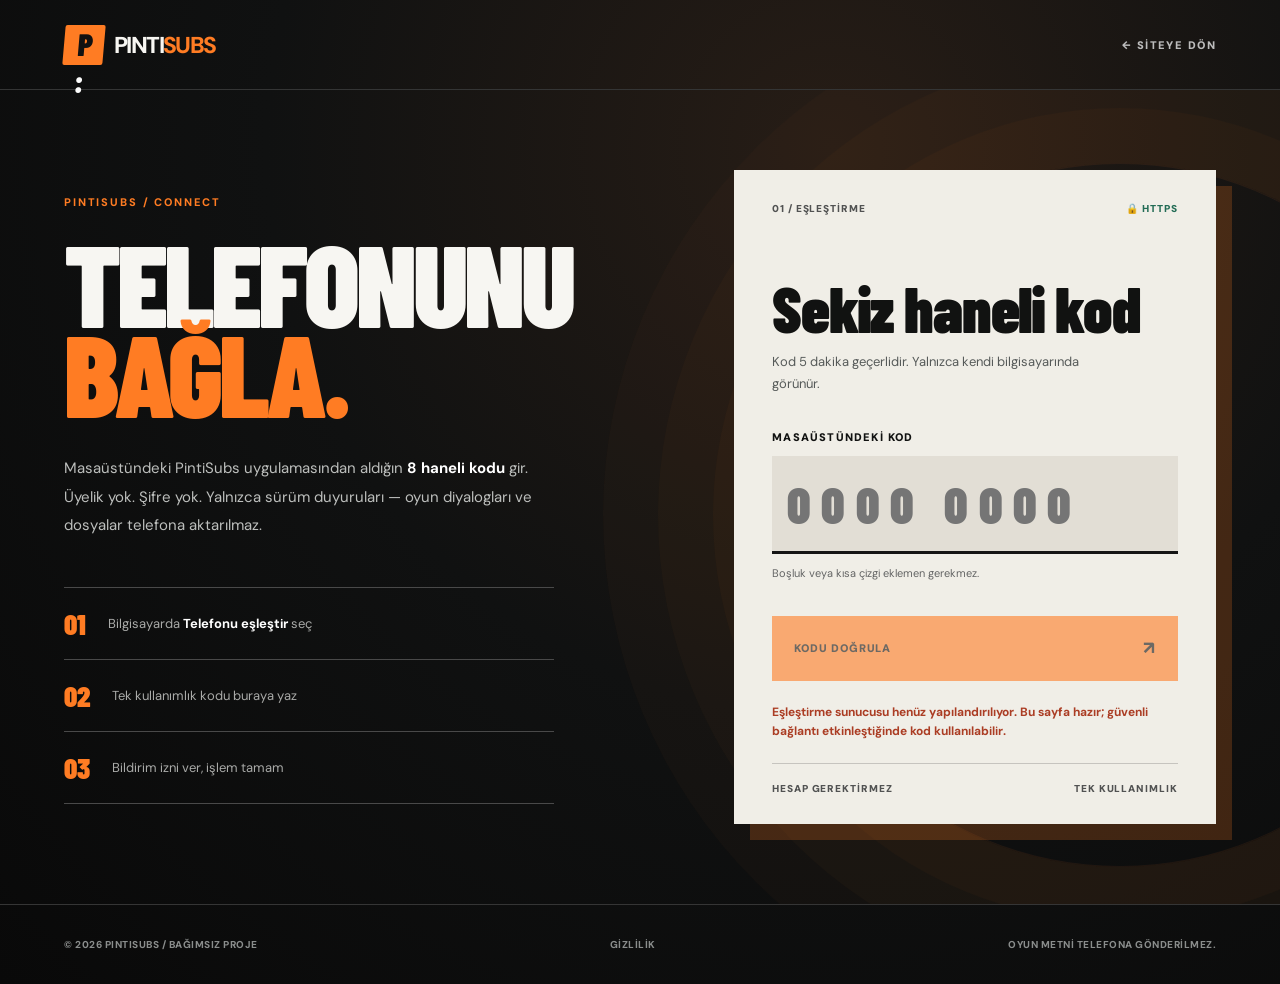
==== eslestir/index.html @ 465f1686 "feat(web): bold PintiSubs redesign, 8-digit GitHub Pages pairing UI, updated privacy and mobile layo" ====
<!doctype html><html lang="tr"><head><meta charset="utf-8"><meta name="viewport" content="width=device-width,initial-scale=1"><meta name="theme-color" content="#0b0b0a"><meta name="description" content="PintiSubs masaüstü uygulamasından aldığın 8 haneli kodla telefonunu eşleştir. Üyelik veya şifre gerekmez."><title>Telefonunu Eşleştir — PintiSubs</title><link rel="icon" href="../assets/mark.svg" type="image/svg+xml"><link rel="manifest" href="../site.webmanifest"><link rel="stylesheet" href="../assets/site.css"><link rel="stylesheet" href="pair.css"><script src="pair.js" defer></script></head>
<body class="pair-page"><header class="pair-header"><a class="wordmark" href="../" aria-label="PintiSubs ana sayfa"><span class="logo-glyph">P<span>:</span></span><span>PINTI<span>SUBS</span></span></a><a class="pair-back" href="../">← SİTEYE DÖN</a></header>
<main class="pair-main"><div class="pair-orbit" aria-hidden="true"></div><div class="pair-layout"><div class="pair-intro"><span class="section-index">PINTISUBS / CONNECT</span><h1>TELEFONUNU<br><em>BAĞLA.</em></h1><p>Masaüstündeki PintiSubs uygulamasından aldığın <b>8 haneli kodu</b> gir. Üyelik yok. Şifre yok. Yalnızca sürüm duyuruları — oyun diyalogları ve dosyalar telefona aktarılmaz.</p><div class="pair-steps"><div><strong>01</strong><span>Bilgisayarda <b>Telefonu eşleştir</b> seç</span></div><div><strong>02</strong><span>Tek kullanımlık kodu buraya yaz</span></div><div><strong>03</strong><span>Bildirim izni ver, işlem tamam</span></div></div></div>
<section class="pair-card" aria-labelledby="pair-title"><div class="pair-card-top"><span>01 / EŞLEŞTİRME</span><span class="secure-marker">🔒 HTTPS</span></div><h2 id="pair-title">Sekiz haneli kod</h2><p class="pair-card-note">Kod 5 dakika geçerlidir. Yalnızca kendi bilgisayarında görünür.</p><form id="pair-form"><label for="pair-code">MASAÜSTÜNDEKİ KOD</label><input type="text" id="pair-code" name="code" inputmode="numeric" pattern="[0-9]{8}" maxlength="8" autocomplete="one-time-code" placeholder="0000 0000" aria-describedby="pair-hint" required><small id="pair-hint">Boşluk veya kısa çizgi eklemen gerekmez.</small><button id="pair-submit" type="submit" class="cta pair-submit">KODU DOĞRULA <span aria-hidden="true">↗</span></button><p id="pair-status" role="status" aria-live="polite"></p></form><div class="pair-card-footer"><span>HESAP GEREKTİRMEZ</span><span>TEK KULLANIMLIK</span></div></section></div>
</main><footer class="pair-footer"><span>© 2026 PINTISUBS / BAĞIMSIZ PROJE</span><a href="../privacy.html">GİZLİLİK</a><span>OYUN METNİ TELEFONA GÖNDERİLMEZ.</span></footer></body></html>
---- assets/site.css ----
@import url('https://fonts.googleapis.com/css2?family=Barlow+Condensed:wght@500;600;700;800;900&family=DM+Sans:wght@400;500;600;700;800&display=swap');
:root{--ink:#0a0b0b;--dark:#101113;--soft:#1b1d1e;--line:#343638;--paper:#e9e7df;--muted:#969b9e;--orange:#ff7c23;--orange2:#ffa347;--white:#f7f6f2;--max:1500px}*{box-sizing:border-box}html{scroll-behavior:smooth}body{margin:0;background:var(--ink);color:var(--white);font-family:'DM Sans','Segoe UI',sans-serif;-webkit-font-smoothing:antialiased}::selection{background:var(--orange);color:var(--ink)}a{text-decoration:none;color:inherit}button{font:inherit}a:focus-visible,button:focus-visible,input:focus-visible{outline:3px solid #ffbb60;outline-offset:3px}[hidden]{display:none!important}.ticker{height:34px;background:var(--orange);color:#18110e;display:flex;align-items:center;gap:15px;padding:0 clamp(20px,5vw,75px);font-size:10px;font-weight:800;letter-spacing:.16em}.ticker-dot{width:7px;height:7px;background:#16110d;border-radius:50%}.ticker-right{margin-left:auto}.ticker-divider{opacity:.45}.masthead{height:82px;display:flex;align-items:center;justify-content:space-between;padding:0 clamp(20px,5vw,75px);border-bottom:1px solid #ffffff26;position:relative;z-index:20;background:#0a0b0be8}.wordmark{display:inline-flex;align-items:center;gap:10px;font-size:23px;font-weight:800;letter-spacing:-.07em}.wordmark>span:last-child>span{color:var(--orange)}.logo-glyph{width:40px;height:40px;display:inline-grid;place-items:center;font-family:'Barlow Condensed',sans-serif;font-size:31px;font-weight:900;letter-spacing:-.07em;background:var(--orange);color:#111;border-radius:2px;transform:skew(-5deg)}.logo-glyph span{color:#fcfcfc;margin-left:-6px}.nav{display:flex;align-items:center;gap:34px}.nav a{font-size:12px;font-weight:700;color:#d2d3d2;transition:color .2s}.nav a:hover{color:var(--orange)}.nav .nav-link-release{background:var(--orange);color:#0d0d0c;padding:15px 19px;border:1px solid var(--orange);text-transform:uppercase;letter-spacing:.02em}.nav .nav-link-release:hover{background:transparent;color:var(--orange)}.nav-link-release span{padding-left:14px}.menu-toggle{display:none;color:var(--white);background:none;border:1px solid #555;padding:8px 12px;font-size:22px}.mobile-nav{background:#111;position:absolute;z-index:19;right:0;left:0;top:116px;padding:20px 5vw;display:grid;gap:19px;box-shadow:0 20px 50px #0008}.mobile-nav a{font-size:17px;font-weight:700}.hero{min-height:785px;overflow:hidden;padding:34px clamp(20px,5vw,75px) 30px;background:radial-gradient(ellipse at 77% 40%,#312018 0%,#151514 34%,#090909 70%);position:relative}.hero-grid{position:absolute;inset:0;opacity:.13;background-image:linear-gradient(90deg,#e1dbd51b 1px,transparent 1px),linear-gradient(#e1dbd519 1px,transparent 1px);background-size:55px 55px;mask-image:linear-gradient(to right,transparent,#000 40%,#000)}.hero-topline,.hero-bottom{display:flex;justify-content:space-between;position:relative;z-index:2;letter-spacing:.16em;font-size:10px;font-weight:700;color:#9fa09d}.hero-status{display:flex;align-items:center;gap:10px}.hero-status i{width:7px;height:7px;border-radius:50%;background:var(--orange);box-shadow:0 0 15px #f60}.hero-copy{position:relative;z-index:3;max-width:720px;padding-top:88px}.kicker,.section-index{color:var(--orange);letter-spacing:.17em;font-size:11px;font-weight:800}.slash{color:#fff;margin-right:9px}.hero h1,h2,.quest-art strong{font-family:'Barlow Condensed',Impact,'Arial Narrow',sans-serif;letter-spacing:-.025em;font-weight:900;line-height:.77}.hero h1{font-size:clamp(105px,11.8vw,192px);margin:28px 0 31px}.hero h1 em,.section h2 em{font-style:normal;color:var(--orange)}.text-outline{color:transparent;-webkit-text-stroke:2px #e7e5de}.dot{color:var(--white)}.hero-desc{max-width:490px;font-size:16px;line-height:1.85;color:#c3c5c5;margin:0 0 26px}.hero-actions{display:flex;gap:10px;flex-wrap:wrap}.cta{display:inline-flex;align-items:center;justify-content:space-between;gap:44px;min-width:220px;padding:17px 22px;font-size:11px;font-weight:900;letter-spacing:.075em;transition:transform .2s,background .2s}.cta:hover{transform:translateY(-3px)}.main-cta{background:var(--orange);color:#13100e}.main-cta:hover{background:var(--orange2)}.secondary-cta{border:1px solid #575858;color:var(--white);background:#111a}.secondary-cta:hover{background:#2b2b2b}.cta span{font-size:18px}.preview-note{color:#818380;font-size:10px;margin-top:15px;line-height:1.5}.hero-device{position:absolute;z-index:2;right:clamp(20px,5vw,75px);width:min(49%,660px);top:205px;transform:rotate(-2deg)}.device-outer{background:#111417;border:1px solid #4b4f4d;box-shadow:0 50px 100px #000a,0 0 60px #a34f2415;padding:8px}.device-header,.device-footer{display:flex;align-items:center;justify-content:space-between;gap:12px;padding:15px 17px;font-size:10px;color:#bfc5c7;letter-spacing:.12em;font-weight:700}.device-led{background:var(--orange);width:7px;height:7px;border-radius:50%;margin-right:8px;box-shadow:0 0 12px var(--orange)}.device-header>span:nth-child(2){margin-right:auto}.device-scene{height:355px;position:relative;overflow:hidden;background:radial-gradient(ellipse at 50% 70%,#6d4d36 0%,#283337 34%,#1c2326 68%,#12171b 95%)}.scene-grain{position:absolute;inset:-30%;opacity:.16;background:repeating-linear-gradient(134deg,transparent,transparent 18px,#fff3 19px,transparent 20px)}.scene-horizon{position:absolute;bottom:8%;width:120%;left:-10%;height:100px;border-radius:50% 50% 0 0;background:linear-gradient(140deg,#0c1519,#33231d);box-shadow:0 -30px 100px #ba653b43}.scene-crosshair{position:absolute;left:50%;top:25%;font-size:23px;font-weight:200;color:#c6c6c6;opacity:.4}.scene-caption{position:absolute;left:6%;right:6%;display:flex;align-items:center;justify-content:space-between;gap:12px;border:1px solid #ffffff35;padding:12px 15px;backdrop-filter:blur(9px)}.scene-caption span{font-size:9px;font-weight:800;letter-spacing:.1em;white-space:nowrap}.scene-caption p{margin:0;font-size:clamp(10px,1.05vw,15px);font-weight:800;text-align:right}.scene-caption.original{bottom:123px;background:#1119;color:#ccc}.scene-caption.translated{bottom:58px;background:#0a0d0de9;border-color:var(--orange);color:#fff}.scene-caption.translated span{color:var(--orange)}.scene-objective{position:absolute;left:6%;top:25px;display:flex;gap:9px;align-items:center;font-size:11px;font-weight:900;letter-spacing:.03em}.objective-check{width:9px;height:9px;border:2px solid var(--orange);transform:rotate(45deg)}.scene-phone{position:absolute;top:62px;right:6%;display:flex;gap:9px;align-items:center;background:#f0ede5;color:#121417;padding:12px;border-radius:4px;max-width:62%;box-shadow:0 8px 25px #0005}.phone-avatar{width:31px;height:31px;display:grid;place-items:center;border-radius:50%;background:#47413e;color:white;font-weight:800}.scene-phone b{font-size:11px}.scene-phone p{font-size:10px;line-height:1.35;margin:4px 0 0}.device-footer i{display:inline-block;width:6px;height:6px;border-radius:50%;background:#55c78c;margin-right:5px}.device-behind{position:absolute;z-index:-1;right:-36px;bottom:-80px;font:900 clamp(80px,10vw,155px)/.77 'Barlow Condensed';letter-spacing:-.08em;color:#a14f2836}.hero-bottom{margin-top:96px}.scroll-cue b{font-size:20px;color:var(--orange);margin-left:11px}.strip{display:grid;grid-template-columns:repeat(4,1fr);background:var(--orange);color:#14110e;padding:30px clamp(20px,5vw,75px);gap:10px}.strip>div{display:flex;flex-direction:column;gap:8px;border-right:1px solid #1117;padding:6px 25px}.strip>div:first-child{padding-left:0}.strip>div:last-child{border:0}.strip strong{font:900 53px/.8 'Barlow Condensed'}.strip span{font-size:10px;font-weight:800;letter-spacing:.09em}.section{padding:110px clamp(20px,5vw,75px)}.section-heading{display:flex;align-items:end;justify-content:space-between;gap:55px;margin-bottom:48px}.section h2{font-size:clamp(70px,7vw,116px);margin:21px 0 0}.section-heading>p{max-width:350px;font-size:14px;line-height:1.85;color:#a7a8a7;margin:0 0 5px}.features{background:#111214}.feature-grid{display:grid;grid-template-columns:1.14fr .93fr .93fr;gap:12px}.feature{border:1px solid #424247;min-height:460px;display:flex;flex-direction:column;padding:23px;overflow:hidden;background:#18191b}.feature-no{font-size:10px;font-weight:800;letter-spacing:.16em;color:#a7a7a6}.feature-art{flex:1;display:flex;justify-content:center;flex-direction:column;min-height:240px}.dialogue-art{padding:18px 0}.art-orig,.art-tr{font-family:'Barlow Condensed';font-weight:800;line-height:.95;letter-spacing:-.02em;margin:0}.art-orig{font-size:clamp(25px,2.8vw,50px);color:#85898e}.art-tr{font-size:clamp(34px,3.7vw,64px);color:#fff;margin-top:18px}.art-sub{display:block;font-size:10px;color:var(--orange);font-weight:700;letter-spacing:.15em;margin-top:24px}.f-orange{background:var(--orange);color:#15100c;border-color:var(--orange)}.f-orange .feature-no{color:#452411}.quest-art{gap:30px}.quest-art>span{font-weight:900;font-size:11px;letter-spacing:.08em}.quest-art strong{font-size:clamp(47px,5vw,90px)}.quest-art>span:last-child{border-top:1px solid #3a250f66;padding-top:17px}.f-black{background:#1d1d1d}.phone-art>div{background:#eee9de;color:#151313;border-radius:13px;padding:19px;transform:rotate(-4deg);box-shadow:8px 13px 0 #ff7c2322}.phone-art b{font-size:23px}.phone-art span{float:right;color:#28a6cb}.phone-art p{font-size:16px;line-height:1.45}.feature-foot h3{font:900 43px/.9 'Barlow Condensed';margin:0 0 11px}.feature-foot p{font-size:12px;color:#aaaead;margin:0;line-height:1.7}.f-orange .feature-foot p{color:#3b2b22}.how{background:#eae8e0;color:#0f1212}.how .section-index{color:#bd5016}.how .section-heading>p{color:#505456}.how h2 em{color:#e26924}.steps{display:grid;grid-template-columns:repeat(3,1fr);border-top:2px solid #0f1212;border-bottom:2px solid #0f1212}.steps article{padding:30px 35px 52px;border-right:1px solid #7a7b78}.steps article:first-child{padding-left:0}.steps article:last-child{border:0}.step-number{font:900 85px/.85 'Barlow Condensed';color:#e26924;display:flex;justify-content:space-between}.step-number span{font:400 40px/.8 'DM Sans';color:#1a1b1d}.steps h3{font:900 47px/1 'Barlow Condensed';margin:36px 0 15px}.steps p{font-size:13px;line-height:1.8;color:#505555;max-width:285px}.engine{background:#111214}.engine-inner{display:grid;grid-template-columns:.8fr 1.2fr;gap:7vw;align-items:center}.engine-copy>p{max-width:400px;font-size:14px;line-height:1.9;color:#aeb0b0}.text-link{color:var(--orange);font-weight:900;letter-spacing:.1em;font-size:12px;border-bottom:1px solid var(--orange);padding:10px 0;display:inline-block}.text-link span{padding-left:28px}.engine-tiles{display:grid;grid-template-columns:repeat(2,1fr);gap:9px}.engine-tiles>div{background:#212325;padding:23px;min-height:195px;display:flex;flex-direction:column;gap:12px}.engine-tiles strong{font-size:13px;letter-spacing:.02em}.engine-tiles small{color:#adb1b3;line-height:1.7;max-width:240px}.tile-icon{font-size:38px;color:var(--orange);font-weight:800}.engine-tiles .tile-accent{background:var(--orange);color:#1a120c;font:900 52px/.9 'Barlow Condensed';justify-content:center;letter-spacing:-.02em}.tile-accent span{color:#fff}.pairing{background:#171918}.pairing-inner{border-top:1px solid #67615c;padding-top:36px}.pairing-text{display:flex;justify-content:space-between;align-items:center;gap:50px}.pairing-text h2{margin:36px 0 25px}.pairing-text p{font-size:14px;line-height:1.9;color:#a9adac;max-width:480px}.pair-cta{margin-top:24px;background:var(--orange);color:#15110e}.pairing-digits{display:grid;grid-template-columns:repeat(4,58px) 20px repeat(4,58px);gap:7px;align-items:center}.pairing-digits>span{background:#272a2a;color:var(--white);font:900 65px 'Barlow Condensed';text-align:center;padding:18px 4px;border-bottom:3px solid var(--orange)}.pairing-digits>i{width:12px;height:3px;background:var(--orange)}.pairing-digits>small{grid-column:1/-1;text-align:center;margin-top:17px;font-size:10px;font-weight:800;letter-spacing:.14em;color:#bbb}.download{background:var(--orange);color:#13100e}.download .section-index{color:#503018}.download-row{display:flex;justify-content:space-between;gap:60px;align-items:center}.download h2{font-size:clamp(90px,12vw,180px)}.download h2 em{color:var(--white)}.download p{font-size:14px;line-height:1.9;max-width:490px}.download-ring{flex:none;width:260px;height:260px;border:2px solid #17120e;border-radius:50%;display:flex;align-items:center;justify-content:center;gap:18px;padding:25px;transform:rotate(10deg);transition:transform .3s,background .3s}.download-ring:hover{background:#111;color:var(--orange);transform:rotate(0)}.download-ring span{font-size:15px;line-height:1.55;font-weight:900}.download-ring strong{font-size:37px;align-self:flex-start}.footer{padding:50px clamp(20px,5vw,75px) 26px;background:#0b0c0c}.footer-upper{display:flex;justify-content:space-between;align-items:center;margin-bottom:60px}.footer-upper p{font:900 48px 'Barlow Condensed';color:#555;margin:0}.footer-lower{display:flex;justify-content:space-between;gap:20px;flex-wrap:wrap;border-top:1px solid #3b3f3f;padding-top:24px;color:#96999a;font-size:10px;font-weight:700;letter-spacing:.04em}.footer-lower nav{display:flex;gap:20px}.footer a:hover{color:var(--orange)}.reveal{opacity:0;transform:translateY(24px);transition:opacity .6s,transform .6s}.reveal-visible{opacity:1;transform:none}
@media(max-width:1150px){.hero-device{width:48%;top:265px}.hero-copy{max-width:60%}.hero h1{font-size:clamp(91px,10.5vw,140px)}.scene-phone{max-width:77%}.pairing-digits{grid-template-columns:repeat(4,38px) 10px repeat(4,38px)}.pairing-digits>span{font-size:45px}.nav{gap:19px}.feature-grid{grid-template-columns:repeat(3,minmax(0,1fr))}.quest-art strong{font-size:clamp(43px,4vw,70px)}}
@media(max-width:850px){.nav{display:none}.menu-toggle{display:block}.ticker-right{display:none}.hero{min-height:0}.hero-topline{font-size:9px}.hero-copy{padding-top:80px;max-width:none}.hero h1{font-size:clamp(104px,19vw,155px)}.hero-device{position:relative;width:94%;margin:65px auto 15px;top:auto;right:auto;transform:rotate(-1deg)}.hero-bottom{margin-top:35px}.strip{grid-template-columns:repeat(2,1fr)}.strip>div:nth-child(2){border:0}.section-heading{display:block}.section-heading>p{margin:25px 0 0}.feature-grid{grid-template-columns:1fr 1fr}.feature.f-large{grid-column:1/-1}.feature{min-height:390px}.engine-inner{grid-template-columns:1fr}.pairing-text{flex-direction:column;align-items:flex-start}.download h2{font-size:clamp(90px,16vw,150px)}.download-ring{width:200px;height:200px}}
@media(max-width:550px){.ticker{height:30px;font-size:8px}.masthead{height:70px}.mobile-nav{top:100px}.wordmark{font-size:21px}.hero{padding-top:27px}.hero-serial{display:none}.hero-copy{padding-top:45px}.hero h1{font-size:clamp(80px,20vw,115px)}.hero-desc{font-size:14px}.cta{min-width:0;width:100%}.hero-device{width:99%;margin:50px auto 12px}.device-scene{height:290px}.scene-caption{left:3%;right:3%;padding:9px}.scene-caption span{font-size:7px}.scene-caption p{font-size:10px}.scene-phone{top:56px}.scene-phone p{font-size:9px}.scene-caption.original{bottom:106px}.scene-caption.translated{bottom:40px}.scene-objective{font-size:10px}.hero-bottom span:last-child{display:none}.strip strong{font-size:44px}.strip>div{padding:9px}.strip span{font-size:8px}.section{padding:75px 20px}.section h2{font-size:clamp(69px,13vw,90px)}.feature-grid{grid-template-columns:1fr}.feature.f-large{grid-column:auto}.feature{min-height:350px}.feature-art{min-height:200px}.art-orig{font-size:34px}.art-tr{font-size:45px}.quest-art strong{font-size:65px}.steps{grid-template-columns:1fr}.steps article{border-right:0;border-bottom:1px solid #999;padding:25px 0 30px}.steps article:last-child{border-bottom:0}.steps h3{margin:13px 0}.steps p{margin:0}.engine-tiles{grid-template-columns:1fr 1fr}.engine-tiles>div{padding:15px;min-height:170px}.engine-tiles .tile-accent{font-size:39px}.pairing-digits{grid-template-columns:repeat(4,31px) 8px repeat(4,31px);gap:5px;width:100%;justify-content:center}.pairing-digits>span{font-size:36px;padding:15px 0}.download-row{display:block}.download-ring{margin-top:40px}.footer-upper{display:block}.footer-upper p{font-size:30px;margin-top:19px}.footer-lower{flex-direction:column}}
@media(prefers-reduced-motion:reduce){html{scroll-behavior:auto}.reveal{opacity:1;transform:none;transition:none}.download-ring,.cta{transition:none}}
@media(max-width:550px){.device-behind{display:none}.pairing-digits{max-width:100%}.hero-device{max-width:100%}}
@media(max-width:550px){.features .section-heading h2{font-size:52px;letter-spacing:-.04em}}
---- eslestir/pair.css ----
.pair-page{min-height:100vh;background:radial-gradient(ellipse at 65% 15%,#271d16 0%,#101111 48%,#090909 100%)}.pair-header{height:90px;display:flex;align-items:center;justify-content:space-between;border-bottom:1px solid #343535;padding:0 clamp(20px,5vw,75px)}.pair-back{font-size:11px;font-weight:900;letter-spacing:.13em;color:#bcbcbc}.pair-back:hover{color:var(--orange)}.pair-main{min-height:calc(100vh - 180px);position:relative;overflow:hidden;display:grid;align-items:center;padding:80px clamp(20px,5vw,75px)}.pair-orbit{position:absolute;right:-15%;top:9%;width:55vw;height:55vw;border:1px solid #ff803114;border-radius:50%;box-shadow:0 0 0 55px #ff803008,0 0 0 110px #ff803007,0 0 0 165px #ff803006;pointer-events:none}.pair-layout{position:relative;display:grid;grid-template-columns:1fr .85fr;gap:8vw;align-items:center}.pair-intro h1{font:900 clamp(88px,9vw,150px)/.78 'Barlow Condensed',Impact,sans-serif;letter-spacing:-.035em;margin:27px 0 36px}.pair-intro h1 em{font-style:normal;color:var(--orange)}.pair-intro>p{max-width:490px;color:#bdbfbd;font-size:15px;line-height:1.9}.pair-intro>p b{color:#fff}.pair-steps{border-top:1px solid #494949;max-width:490px;margin-top:47px}.pair-steps div{display:flex;align-items:center;gap:22px;padding:18px 0;border-bottom:1px solid #494949;font-size:13px;color:#a9aaa8}.pair-steps strong{font:900 29px 'Barlow Condensed';color:var(--orange)}.pair-steps b{color:#fff}.pair-card{background:#f0eee7;color:#111211;padding:32px clamp(24px,3vw,54px) 29px;box-shadow:16px 16px 0 #ff7c2336;max-width:540px;width:100%}.pair-card-top,.pair-card-footer{display:flex;justify-content:space-between;gap:15px;font-size:10px;font-weight:900;letter-spacing:.09em;color:#515252}.secure-marker{color:#236c55}.pair-card h2{font:900 clamp(50px,5vw,78px)/.9 'Barlow Condensed';letter-spacing:-.02em;margin:64px 0 14px}.pair-card-note{font-size:13px;line-height:1.7;color:#565a59;max-width:345px}.pair-card form{display:flex;flex-direction:column;margin-top:35px}.pair-card label{font-size:11px;letter-spacing:.11em;font-weight:900}.pair-card input{border:0;border-bottom:3px solid #151515;background:#e2ded5;padding:17px 15px;font:900 clamp(35px,4vw,57px) 'Barlow Condensed';letter-spacing:.2em;color:#111;width:100%;margin:12px 0}.pair-card input:focus{outline:2px solid #db7025;outline-offset:2px}.pair-card form small{color:#646565;font-size:11px}.pair-submit{border:0;background:var(--orange);cursor:pointer;margin-top:36px;color:#15110e;justify-content:space-between;width:100%;min-height:65px}.pair-submit:disabled{opacity:.6;cursor:progress}#pair-status{font-size:12px;line-height:1.6;min-height:36px;color:#494949;margin-top:22px}#pair-status.ok{color:#16764b;font-weight:700}#pair-status.error{color:#ab3d24;font-weight:700}.pair-card-footer{border-top:1px solid #c6c4bf;padding-top:18px;margin-top:10px}.pair-footer{height:80px;display:flex;justify-content:space-between;align-items:center;gap:15px;padding:0 clamp(20px,5vw,75px);border-top:1px solid #353535;font-size:10px;font-weight:800;letter-spacing:.05em;color:#8a8d8c}.pair-footer a:hover{color:var(--orange)}@media(max-width:900px){.pair-layout{grid-template-columns:1fr}.pair-card{max-width:620px}.pair-main{padding-top:58px;padding-bottom:75px}.pair-intro h1{font-size:clamp(83px,13vw,135px)}.pair-orbit{right:-30%;width:95vw;height:95vw}}@media(max-width:540px){.pair-header{height:75px}.pair-intro h1{font-size:clamp(77px,16vw,112px)}.pair-card{padding:27px 22px;box-shadow:8px 8px 0 #ff7c2340}.pair-card h2{margin-top:40px}.pair-footer{height:auto;padding-top:27px;padding-bottom:27px;flex-direction:column;align-items:flex-start}}
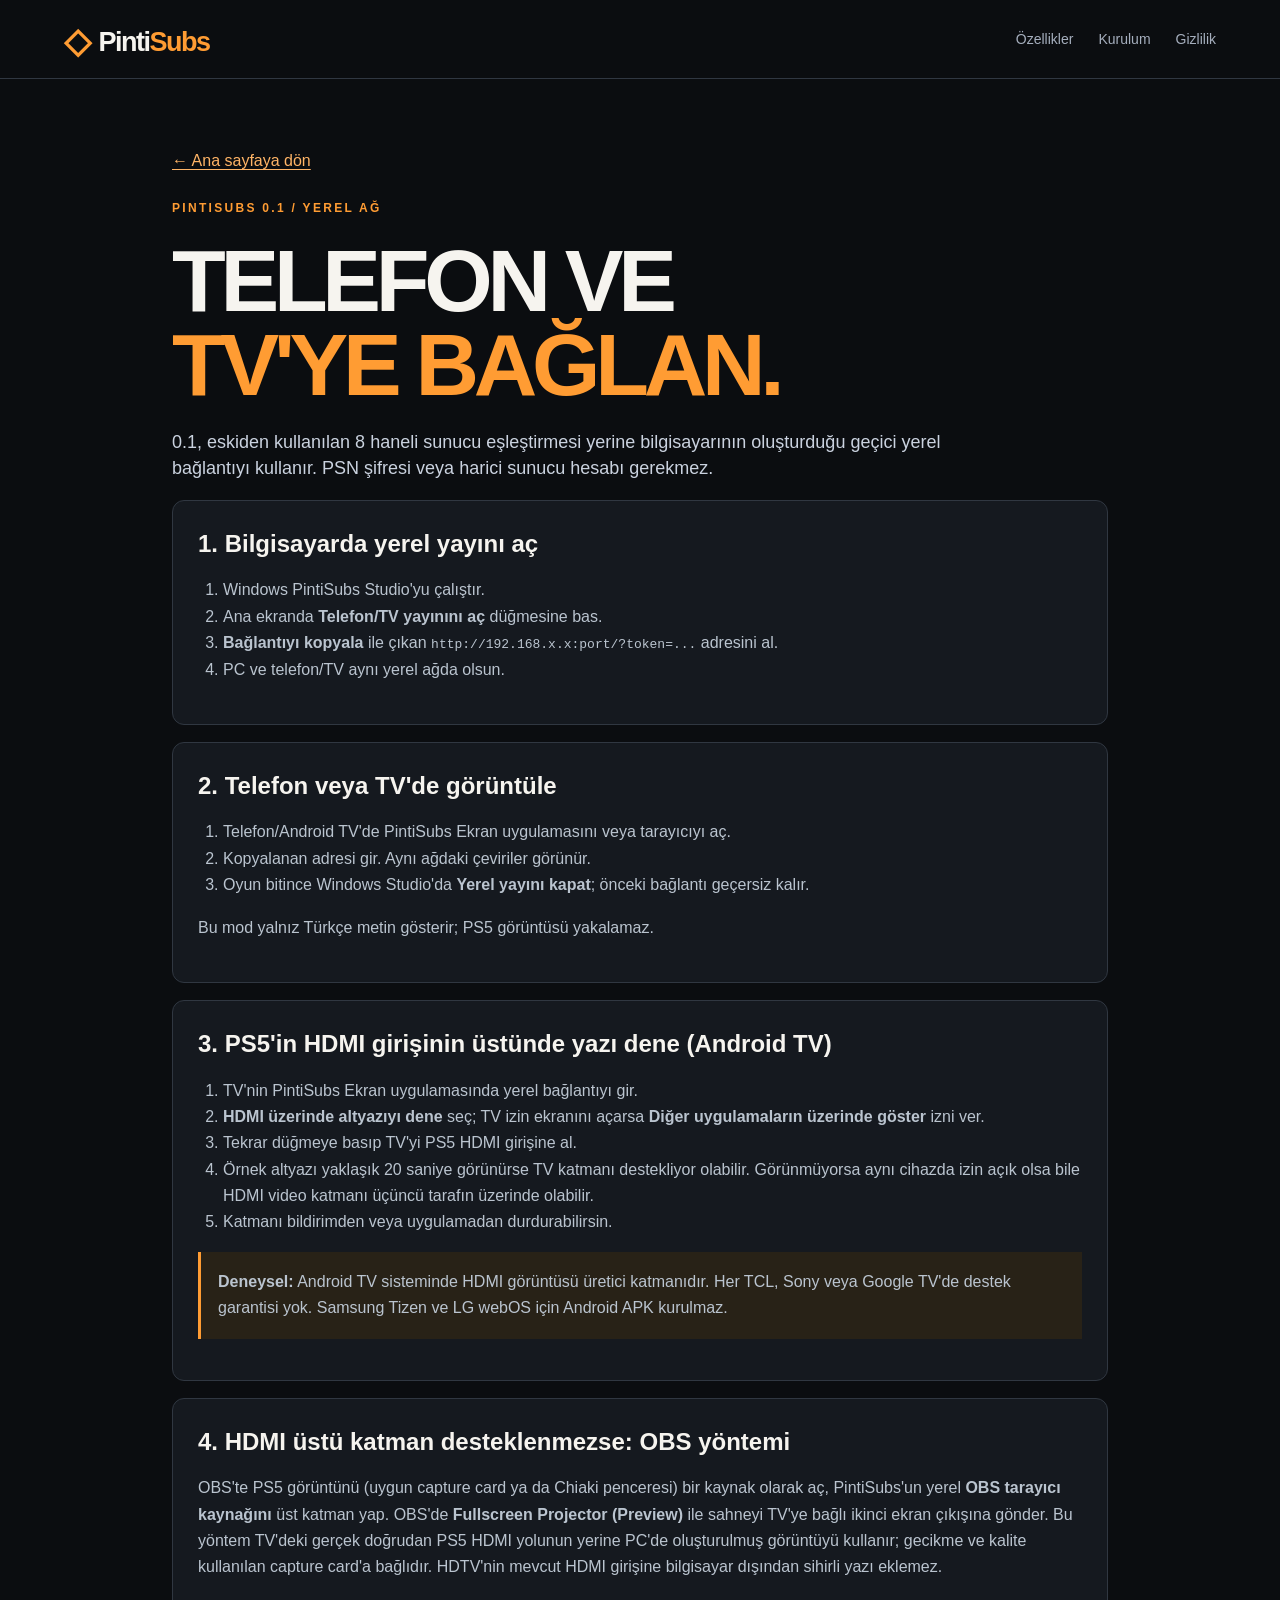
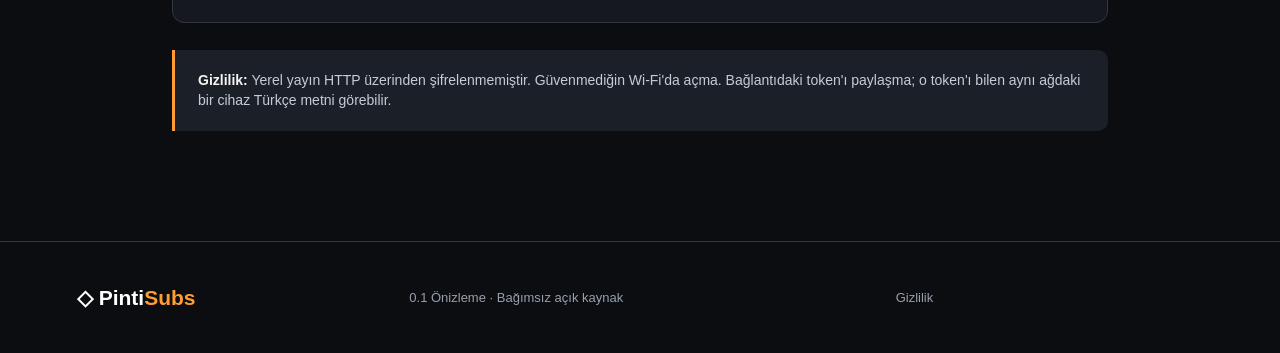
==== commit deb210b2: "site(0.1): replace obsolete 8-digit pairing with LAN/TV/HDMI/OBS setup guide" ====
--- a/eslestir/index.html
+++ b/eslestir/index.html
@@ -1,5 +1,6 @@
-<!doctype html><html lang="tr"><head><meta charset="utf-8"><meta name="viewport" content="width=device-width,initial-scale=1"><meta name="theme-color" content="#0b0b0a"><meta name="description" content="PintiSubs masaüstü uygulamasından aldığın 8 haneli kodla telefonunu eşleştir. Üyelik veya şifre gerekmez."><title>Telefonunu Eşleştir — PintiSubs</title><link rel="icon" href="../assets/mark.svg" type="image/svg+xml"><link rel="manifest" href="../site.webmanifest"><link rel="stylesheet" href="../assets/site.css"><link rel="stylesheet" href="pair.css"><script src="pair.js" defer></script></head>
-<body class="pair-page"><header class="pair-header"><a class="wordmark" href="../" aria-label="PintiSubs ana sayfa"><span class="logo-glyph">P<span>:</span></span><span>PINTI<span>SUBS</span></span></a><a class="pair-back" href="../">← SİTEYE DÖN</a></header>
-<main class="pair-main"><div class="pair-orbit" aria-hidden="true"></div><div class="pair-layout"><div class="pair-intro"><span class="section-index">PINTISUBS / CONNECT</span><h1>TELEFONUNU<br><em>BAĞLA.</em></h1><p>Masaüstündeki PintiSubs uygulamasından aldığın <b>8 haneli kodu</b> gir. Üyelik yok. Şifre yok. Yalnızca sürüm duyuruları — oyun diyalogları ve dosyalar telefona aktarılmaz.</p><div class="pair-steps"><div><strong>01</strong><span>Bilgisayarda <b>Telefonu eşleştir</b> seç</span></div><div><strong>02</strong><span>Tek kullanımlık kodu buraya yaz</span></div><div><strong>03</strong><span>Bildirim izni ver, işlem tamam</span></div></div></div>
-<section class="pair-card" aria-labelledby="pair-title"><div class="pair-card-top"><span>01 / EŞLEŞTİRME</span><span class="secure-marker">🔒 HTTPS</span></div><h2 id="pair-title">Sekiz haneli kod</h2><p class="pair-card-note">Kod 5 dakika geçerlidir. Yalnızca kendi bilgisayarında görünür.</p><form id="pair-form"><label for="pair-code">MASAÜSTÜNDEKİ KOD</label><input type="text" id="pair-code" name="code" inputmode="numeric" pattern="[0-9]{8}" maxlength="8" autocomplete="one-time-code" placeholder="0000 0000" aria-describedby="pair-hint" required><small id="pair-hint">Boşluk veya kısa çizgi eklemen gerekmez.</small><button id="pair-submit" type="submit" class="cta pair-submit">KODU DOĞRULA <span aria-hidden="true">↗</span></button><p id="pair-status" role="status" aria-live="polite"></p></form><div class="pair-card-footer"><span>HESAP GEREKTİRMEZ</span><span>TEK KULLANIMLIK</span></div></section></div>
-</main><footer class="pair-footer"><span>© 2026 PINTISUBS / BAĞIMSIZ PROJE</span><a href="../privacy.html">GİZLİLİK</a><span>OYUN METNİ TELEFONA GÖNDERİLMEZ.</span></footer></body></html>+<!doctype html><html lang="tr"><head><meta charset="utf-8"><meta name="viewport" content="width=device-width,initial-scale=1"><meta name="theme-color" content="#0b0d10"><meta name="description" content="PintiSubs 0.1 Android TV, telefon ve OBS yerel bağlantı rehberi."><title>Telefon / TV Bağlantısı | PintiSubs 0.1</title><link rel="icon" href="../assets/mark.svg" type="image/svg+xml"><link rel="stylesheet" href="../assets/site.css"><style>.guide{max-width:980px;margin:auto;padding:70px 22px 110px}.guide h1{font-size:clamp(46px,9vw,88px);letter-spacing:-.06em;line-height:.95;margin:0 0 22px}.guide .lead{font-size:18px;color:#cad2df;max-width:770px}.guide article{border:1px solid var(--line);background:var(--panel);padding:25px;margin-top:17px;border-radius:12px}.guide article h2{font-size:24px;margin:0 0 14px}.guide article p,.guide li{color:#bac4cf;line-height:1.65}.guide ol{padding-left:25px}.guide kbd{border:1px solid #5e646b;padding:3px 7px;background:#2b3037;border-radius:5px}.guide .warning{border-left:3px solid #ff9c33;padding:17px;background:#282217}.guide a{color:#ffb466;text-decoration:underline;text-underline-offset:3px}.guide .back{display:inline-block;margin-bottom:27px}</style></head><body><header class="topbar"><a class="brand" href="../"><span class="glyph">◇</span>Pinti<span class="accent">Subs</span></a><nav><a href="../#ozellikler">Özellikler</a><a href="../#kurulum">Kurulum</a><a href="../privacy.html">Gizlilik</a></nav></header><main class="guide"><a class="back" href="../">← Ana sayfaya dön</a><p class="eyebrow">PINTISUBS 0.1 / YEREL AĞ</p><h1>TELEFON VE<br><em>TV'YE BAĞLAN.</em></h1><p class="lead">0.1, eskiden kullanılan 8 haneli sunucu eşleştirmesi yerine bilgisayarının oluşturduğu geçici yerel bağlantıyı kullanır. PSN şifresi veya harici sunucu hesabı gerekmez.</p>
+<article><h2>1. Bilgisayarda yerel yayını aç</h2><ol><li>Windows PintiSubs Studio'yu çalıştır.</li><li>Ana ekranda <strong>Telefon/TV yayınını aç</strong> düğmesine bas.</li><li><strong>Bağlantıyı kopyala</strong> ile çıkan <code>http://192.168.x.x:port/?token=...</code> adresini al.</li><li>PC ve telefon/TV aynı yerel ağda olsun.</li></ol></article>
+<article><h2>2. Telefon veya TV'de görüntüle</h2><ol><li>Telefon/Android TV'de PintiSubs Ekran uygulamasını veya tarayıcıyı aç.</li><li>Kopyalanan adresi gir. Aynı ağdaki çeviriler görünür.</li><li>Oyun bitince Windows Studio'da <strong>Yerel yayını kapat</strong>; önceki bağlantı geçersiz kalır.</li></ol><p>Bu mod yalnız Türkçe metin gösterir; PS5 görüntüsü yakalamaz.</p></article>
+<article><h2>3. PS5'in HDMI girişinin üstünde yazı dene (Android TV)</h2><ol><li>TV'nin PintiSubs Ekran uygulamasında yerel bağlantıyı gir.</li><li><strong>HDMI üzerinde altyazıyı dene</strong> seç; TV izin ekranını açarsa <strong>Diğer uygulamaların üzerinde göster</strong> izni ver.</li><li>Tekrar düğmeye basıp TV'yi PS5 HDMI girişine al.</li><li>Örnek altyazı yaklaşık 20 saniye görünürse TV katmanı destekliyor olabilir. Görünmüyorsa aynı cihazda izin açık olsa bile HDMI video katmanı üçüncü tarafın üzerinde olabilir.</li><li>Katmanı bildirimden veya uygulamadan durdurabilirsin.</li></ol><p class="warning"><strong>Deneysel:</strong> Android TV sisteminde HDMI görüntüsü üretici katmanıdır. Her TCL, Sony veya Google TV'de destek garantisi yok. Samsung Tizen ve LG webOS için Android APK kurulmaz.</p></article>
+<article><h2>4. HDMI üstü katman desteklenmezse: OBS yöntemi</h2><p>OBS'te PS5 görüntünü (uygun capture card ya da Chiaki penceresi) bir kaynak olarak aç, PintiSubs'un yerel <strong>OBS tarayıcı kaynağını</strong> üst katman yap. OBS'de <strong>Fullscreen Projector (Preview)</strong> ile sahneyi TV'ye bağlı ikinci ekran çıkışına gönder. Bu yöntem TV'deki gerçek doğrudan PS5 HDMI yolunun yerine PC'de oluşturulmuş görüntüyü kullanır; gecikme ve kalite kullanılan capture card'a bağlıdır. HDTV'nin mevcut HDMI girişine bilgisayar dışından sihirli yazı eklemez.</p></article>
+<p class="info"><strong>Gizlilik:</strong> Yerel yayın HTTP üzerinden şifrelenmemiştir. Güvenmediğin Wi-Fi'da açma. Bağlantıdaki token'ı paylaşma; o token'ı bilen aynı ağdaki bir cihaz Türkçe metni görebilir.</p></main><footer><div class="footer-brand">◇ Pinti<span>Subs</span></div><p>0.1 Önizleme · Bağımsız açık kaynak</p><div><a href="../privacy.html">Gizlilik</a></div></footer></body></html>
--- a/assets/site.css
+++ b/assets/site.css
@@ -1,8 +1,3 @@
-@import url('https://fonts.googleapis.com/css2?family=Barlow+Condensed:wght@500;600;700;800;900&family=DM+Sans:wght@400;500;600;700;800&display=swap');
-:root{--ink:#0a0b0b;--dark:#101113;--soft:#1b1d1e;--line:#343638;--paper:#e9e7df;--muted:#969b9e;--orange:#ff7c23;--orange2:#ffa347;--white:#f7f6f2;--max:1500px}*{box-sizing:border-box}html{scroll-behavior:smooth}body{margin:0;background:var(--ink);color:var(--white);font-family:'DM Sans','Segoe UI',sans-serif;-webkit-font-smoothing:antialiased}::selection{background:var(--orange);color:var(--ink)}a{text-decoration:none;color:inherit}button{font:inherit}a:focus-visible,button:focus-visible,input:focus-visible{outline:3px solid #ffbb60;outline-offset:3px}[hidden]{display:none!important}.ticker{height:34px;background:var(--orange);color:#18110e;display:flex;align-items:center;gap:15px;padding:0 clamp(20px,5vw,75px);font-size:10px;font-weight:800;letter-spacing:.16em}.ticker-dot{width:7px;height:7px;background:#16110d;border-radius:50%}.ticker-right{margin-left:auto}.ticker-divider{opacity:.45}.masthead{height:82px;display:flex;align-items:center;justify-content:space-between;padding:0 clamp(20px,5vw,75px);border-bottom:1px solid #ffffff26;position:relative;z-index:20;background:#0a0b0be8}.wordmark{display:inline-flex;align-items:center;gap:10px;font-size:23px;font-weight:800;letter-spacing:-.07em}.wordmark>span:last-child>span{color:var(--orange)}.logo-glyph{width:40px;height:40px;display:inline-grid;place-items:center;font-family:'Barlow Condensed',sans-serif;font-size:31px;font-weight:900;letter-spacing:-.07em;background:var(--orange);color:#111;border-radius:2px;transform:skew(-5deg)}.logo-glyph span{color:#fcfcfc;margin-left:-6px}.nav{display:flex;align-items:center;gap:34px}.nav a{font-size:12px;font-weight:700;color:#d2d3d2;transition:color .2s}.nav a:hover{color:var(--orange)}.nav .nav-link-release{background:var(--orange);color:#0d0d0c;padding:15px 19px;border:1px solid var(--orange);text-transform:uppercase;letter-spacing:.02em}.nav .nav-link-release:hover{background:transparent;color:var(--orange)}.nav-link-release span{padding-left:14px}.menu-toggle{display:none;color:var(--white);background:none;border:1px solid #555;padding:8px 12px;font-size:22px}.mobile-nav{background:#111;position:absolute;z-index:19;right:0;left:0;top:116px;padding:20px 5vw;display:grid;gap:19px;box-shadow:0 20px 50px #0008}.mobile-nav a{font-size:17px;font-weight:700}.hero{min-height:785px;overflow:hidden;padding:34px clamp(20px,5vw,75px) 30px;background:radial-gradient(ellipse at 77% 40%,#312018 0%,#151514 34%,#090909 70%);position:relative}.hero-grid{position:absolute;inset:0;opacity:.13;background-image:linear-gradient(90deg,#e1dbd51b 1px,transparent 1px),linear-gradient(#e1dbd519 1px,transparent 1px);background-size:55px 55px;mask-image:linear-gradient(to right,transparent,#000 40%,#000)}.hero-topline,.hero-bottom{display:flex;justify-content:space-between;position:relative;z-index:2;letter-spacing:.16em;font-size:10px;font-weight:700;color:#9fa09d}.hero-status{display:flex;align-items:center;gap:10px}.hero-status i{width:7px;height:7px;border-radius:50%;background:var(--orange);box-shadow:0 0 15px #f60}.hero-copy{position:relative;z-index:3;max-width:720px;padding-top:88px}.kicker,.section-index{color:var(--orange);letter-spacing:.17em;font-size:11px;font-weight:800}.slash{color:#fff;margin-right:9px}.hero h1,h2,.quest-art strong{font-family:'Barlow Condensed',Impact,'Arial Narrow',sans-serif;letter-spacing:-.025em;font-weight:900;line-height:.77}.hero h1{font-size:clamp(105px,11.8vw,192px);margin:28px 0 31px}.hero h1 em,.section h2 em{font-style:normal;color:var(--orange)}.text-outline{color:transparent;-webkit-text-stroke:2px #e7e5de}.dot{color:var(--white)}.hero-desc{max-width:490px;font-size:16px;line-height:1.85;color:#c3c5c5;margin:0 0 26px}.hero-actions{display:flex;gap:10px;flex-wrap:wrap}.cta{display:inline-flex;align-items:center;justify-content:space-between;gap:44px;min-width:220px;padding:17px 22px;font-size:11px;font-weight:900;letter-spacing:.075em;transition:transform .2s,background .2s}.cta:hover{transform:translateY(-3px)}.main-cta{background:var(--orange);color:#13100e}.main-cta:hover{background:var(--orange2)}.secondary-cta{border:1px solid #575858;color:var(--white);background:#111a}.secondary-cta:hover{background:#2b2b2b}.cta span{font-size:18px}.preview-note{color:#818380;font-size:10px;margin-top:15px;line-height:1.5}.hero-device{position:absolute;z-index:2;right:clamp(20px,5vw,75px);width:min(49%,660px);top:205px;transform:rotate(-2deg)}.device-outer{background:#111417;border:1px solid #4b4f4d;box-shadow:0 50px 100px #000a,0 0 60px #a34f2415;padding:8px}.device-header,.device-footer{display:flex;align-items:center;justify-content:space-between;gap:12px;padding:15px 17px;font-size:10px;color:#bfc5c7;letter-spacing:.12em;font-weight:700}.device-led{background:var(--orange);width:7px;height:7px;border-radius:50%;margin-right:8px;box-shadow:0 0 12px var(--orange)}.device-header>span:nth-child(2){margin-right:auto}.device-scene{height:355px;position:relative;overflow:hidden;background:radial-gradient(ellipse at 50% 70%,#6d4d36 0%,#283337 34%,#1c2326 68%,#12171b 95%)}.scene-grain{position:absolute;inset:-30%;opacity:.16;background:repeating-linear-gradient(134deg,transparent,transparent 18px,#fff3 19px,transparent 20px)}.scene-horizon{position:absolute;bottom:8%;width:120%;left:-10%;height:100px;border-radius:50% 50% 0 0;background:linear-gradient(140deg,#0c1519,#33231d);box-shadow:0 -30px 100px #ba653b43}.scene-crosshair{position:absolute;left:50%;top:25%;font-size:23px;font-weight:200;color:#c6c6c6;opacity:.4}.scene-caption{position:absolute;left:6%;right:6%;display:flex;align-items:center;justify-content:space-between;gap:12px;border:1px solid #ffffff35;padding:12px 15px;backdrop-filter:blur(9px)}.scene-caption span{font-size:9px;font-weight:800;letter-spacing:.1em;white-space:nowrap}.scene-caption p{margin:0;font-size:clamp(10px,1.05vw,15px);font-weight:800;text-align:right}.scene-caption.original{bottom:123px;background:#1119;color:#ccc}.scene-caption.translated{bottom:58px;background:#0a0d0de9;border-color:var(--orange);color:#fff}.scene-caption.translated span{color:var(--orange)}.scene-objective{position:absolute;left:6%;top:25px;display:flex;gap:9px;align-items:center;font-size:11px;font-weight:900;letter-spacing:.03em}.objective-check{width:9px;height:9px;border:2px solid var(--orange);transform:rotate(45deg)}.scene-phone{position:absolute;top:62px;right:6%;display:flex;gap:9px;align-items:center;background:#f0ede5;color:#121417;padding:12px;border-radius:4px;max-width:62%;box-shadow:0 8px 25px #0005}.phone-avatar{width:31px;height:31px;display:grid;place-items:center;border-radius:50%;background:#47413e;color:white;font-weight:800}.scene-phone b{font-size:11px}.scene-phone p{font-size:10px;line-height:1.35;margin:4px 0 0}.device-footer i{display:inline-block;width:6px;height:6px;border-radius:50%;background:#55c78c;margin-right:5px}.device-behind{position:absolute;z-index:-1;right:-36px;bottom:-80px;font:900 clamp(80px,10vw,155px)/.77 'Barlow Condensed';letter-spacing:-.08em;color:#a14f2836}.hero-bottom{margin-top:96px}.scroll-cue b{font-size:20px;color:var(--orange);margin-left:11px}.strip{display:grid;grid-template-columns:repeat(4,1fr);background:var(--orange);color:#14110e;padding:30px clamp(20px,5vw,75px);gap:10px}.strip>div{display:flex;flex-direction:column;gap:8px;border-right:1px solid #1117;padding:6px 25px}.strip>div:first-child{padding-left:0}.strip>div:last-child{border:0}.strip strong{font:900 53px/.8 'Barlow Condensed'}.strip span{font-size:10px;font-weight:800;letter-spacing:.09em}.section{padding:110px clamp(20px,5vw,75px)}.section-heading{display:flex;align-items:end;justify-content:space-between;gap:55px;margin-bottom:48px}.section h2{font-size:clamp(70px,7vw,116px);margin:21px 0 0}.section-heading>p{max-width:350px;font-size:14px;line-height:1.85;color:#a7a8a7;margin:0 0 5px}.features{background:#111214}.feature-grid{display:grid;grid-template-columns:1.14fr .93fr .93fr;gap:12px}.feature{border:1px solid #424247;min-height:460px;display:flex;flex-direction:column;padding:23px;overflow:hidden;background:#18191b}.feature-no{font-size:10px;font-weight:800;letter-spacing:.16em;color:#a7a7a6}.feature-art{flex:1;display:flex;justify-content:center;flex-direction:column;min-height:240px}.dialogue-art{padding:18px 0}.art-orig,.art-tr{font-family:'Barlow Condensed';font-weight:800;line-height:.95;letter-spacing:-.02em;margin:0}.art-orig{font-size:clamp(25px,2.8vw,50px);color:#85898e}.art-tr{font-size:clamp(34px,3.7vw,64px);color:#fff;margin-top:18px}.art-sub{display:block;font-size:10px;color:var(--orange);font-weight:700;letter-spacing:.15em;margin-top:24px}.f-orange{background:var(--orange);color:#15100c;border-color:var(--orange)}.f-orange .feature-no{color:#452411}.quest-art{gap:30px}.quest-art>span{font-weight:900;font-size:11px;letter-spacing:.08em}.quest-art strong{font-size:clamp(47px,5vw,90px)}.quest-art>span:last-child{border-top:1px solid #3a250f66;padding-top:17px}.f-black{background:#1d1d1d}.phone-art>div{background:#eee9de;color:#151313;border-radius:13px;padding:19px;transform:rotate(-4deg);box-shadow:8px 13px 0 #ff7c2322}.phone-art b{font-size:23px}.phone-art span{float:right;color:#28a6cb}.phone-art p{font-size:16px;line-height:1.45}.feature-foot h3{font:900 43px/.9 'Barlow Condensed';margin:0 0 11px}.feature-foot p{font-size:12px;color:#aaaead;margin:0;line-height:1.7}.f-orange .feature-foot p{color:#3b2b22}.how{background:#eae8e0;color:#0f1212}.how .section-index{color:#bd5016}.how .section-heading>p{color:#505456}.how h2 em{color:#e26924}.steps{display:grid;grid-template-columns:repeat(3,1fr);border-top:2px solid #0f1212;border-bottom:2px solid #0f1212}.steps article{padding:30px 35px 52px;border-right:1px solid #7a7b78}.steps article:first-child{padding-left:0}.steps article:last-child{border:0}.step-number{font:900 85px/.85 'Barlow Condensed';color:#e26924;display:flex;justify-content:space-between}.step-number span{font:400 40px/.8 'DM Sans';color:#1a1b1d}.steps h3{font:900 47px/1 'Barlow Condensed';margin:36px 0 15px}.steps p{font-size:13px;line-height:1.8;color:#505555;max-width:285px}.engine{background:#111214}.engine-inner{display:grid;grid-template-columns:.8fr 1.2fr;gap:7vw;align-items:center}.engine-copy>p{max-width:400px;font-size:14px;line-height:1.9;color:#aeb0b0}.text-link{color:var(--orange);font-weight:900;letter-spacing:.1em;font-size:12px;border-bottom:1px solid var(--orange);padding:10px 0;display:inline-block}.text-link span{padding-left:28px}.engine-tiles{display:grid;grid-template-columns:repeat(2,1fr);gap:9px}.engine-tiles>div{background:#212325;padding:23px;min-height:195px;display:flex;flex-direction:column;gap:12px}.engine-tiles strong{font-size:13px;letter-spacing:.02em}.engine-tiles small{color:#adb1b3;line-height:1.7;max-width:240px}.tile-icon{font-size:38px;color:var(--orange);font-weight:800}.engine-tiles .tile-accent{background:var(--orange);color:#1a120c;font:900 52px/.9 'Barlow Condensed';justify-content:center;letter-spacing:-.02em}.tile-accent span{color:#fff}.pairing{background:#171918}.pairing-inner{border-top:1px solid #67615c;padding-top:36px}.pairing-text{display:flex;justify-content:space-between;align-items:center;gap:50px}.pairing-text h2{margin:36px 0 25px}.pairing-text p{font-size:14px;line-height:1.9;color:#a9adac;max-width:480px}.pair-cta{margin-top:24px;background:var(--orange);color:#15110e}.pairing-digits{display:grid;grid-template-columns:repeat(4,58px) 20px repeat(4,58px);gap:7px;align-items:center}.pairing-digits>span{background:#272a2a;color:var(--white);font:900 65px 'Barlow Condensed';text-align:center;padding:18px 4px;border-bottom:3px solid var(--orange)}.pairing-digits>i{width:12px;height:3px;background:var(--orange)}.pairing-digits>small{grid-column:1/-1;text-align:center;margin-top:17px;font-size:10px;font-weight:800;letter-spacing:.14em;color:#bbb}.download{background:var(--orange);color:#13100e}.download .section-index{color:#503018}.download-row{display:flex;justify-content:space-between;gap:60px;align-items:center}.download h2{font-size:clamp(90px,12vw,180px)}.download h2 em{color:var(--white)}.download p{font-size:14px;line-height:1.9;max-width:490px}.download-ring{flex:none;width:260px;height:260px;border:2px solid #17120e;border-radius:50%;display:flex;align-items:center;justify-content:center;gap:18px;padding:25px;transform:rotate(10deg);transition:transform .3s,background .3s}.download-ring:hover{background:#111;color:var(--orange);transform:rotate(0)}.download-ring span{font-size:15px;line-height:1.55;font-weight:900}.download-ring strong{font-size:37px;align-self:flex-start}.footer{padding:50px clamp(20px,5vw,75px) 26px;background:#0b0c0c}.footer-upper{display:flex;justify-content:space-between;align-items:center;margin-bottom:60px}.footer-upper p{font:900 48px 'Barlow Condensed';color:#555;margin:0}.footer-lower{display:flex;justify-content:space-between;gap:20px;flex-wrap:wrap;border-top:1px solid #3b3f3f;padding-top:24px;color:#96999a;font-size:10px;font-weight:700;letter-spacing:.04em}.footer-lower nav{display:flex;gap:20px}.footer a:hover{color:var(--orange)}.reveal{opacity:0;transform:translateY(24px);transition:opacity .6s,transform .6s}.reveal-visible{opacity:1;transform:none}
-@media(max-width:1150px){.hero-device{width:48%;top:265px}.hero-copy{max-width:60%}.hero h1{font-size:clamp(91px,10.5vw,140px)}.scene-phone{max-width:77%}.pairing-digits{grid-template-columns:repeat(4,38px) 10px repeat(4,38px)}.pairing-digits>span{font-size:45px}.nav{gap:19px}.feature-grid{grid-template-columns:repeat(3,minmax(0,1fr))}.quest-art strong{font-size:clamp(43px,4vw,70px)}}
-@media(max-width:850px){.nav{display:none}.menu-toggle{display:block}.ticker-right{display:none}.hero{min-height:0}.hero-topline{font-size:9px}.hero-copy{padding-top:80px;max-width:none}.hero h1{font-size:clamp(104px,19vw,155px)}.hero-device{position:relative;width:94%;margin:65px auto 15px;top:auto;right:auto;transform:rotate(-1deg)}.hero-bottom{margin-top:35px}.strip{grid-template-columns:repeat(2,1fr)}.strip>div:nth-child(2){border:0}.section-heading{display:block}.section-heading>p{margin:25px 0 0}.feature-grid{grid-template-columns:1fr 1fr}.feature.f-large{grid-column:1/-1}.feature{min-height:390px}.engine-inner{grid-template-columns:1fr}.pairing-text{flex-direction:column;align-items:flex-start}.download h2{font-size:clamp(90px,16vw,150px)}.download-ring{width:200px;height:200px}}
-@media(max-width:550px){.ticker{height:30px;font-size:8px}.masthead{height:70px}.mobile-nav{top:100px}.wordmark{font-size:21px}.hero{padding-top:27px}.hero-serial{display:none}.hero-copy{padding-top:45px}.hero h1{font-size:clamp(80px,20vw,115px)}.hero-desc{font-size:14px}.cta{min-width:0;width:100%}.hero-device{width:99%;margin:50px auto 12px}.device-scene{height:290px}.scene-caption{left:3%;right:3%;padding:9px}.scene-caption span{font-size:7px}.scene-caption p{font-size:10px}.scene-phone{top:56px}.scene-phone p{font-size:9px}.scene-caption.original{bottom:106px}.scene-caption.translated{bottom:40px}.scene-objective{font-size:10px}.hero-bottom span:last-child{display:none}.strip strong{font-size:44px}.strip>div{padding:9px}.strip span{font-size:8px}.section{padding:75px 20px}.section h2{font-size:clamp(69px,13vw,90px)}.feature-grid{grid-template-columns:1fr}.feature.f-large{grid-column:auto}.feature{min-height:350px}.feature-art{min-height:200px}.art-orig{font-size:34px}.art-tr{font-size:45px}.quest-art strong{font-size:65px}.steps{grid-template-columns:1fr}.steps article{border-right:0;border-bottom:1px solid #999;padding:25px 0 30px}.steps article:last-child{border-bottom:0}.steps h3{margin:13px 0}.steps p{margin:0}.engine-tiles{grid-template-columns:1fr 1fr}.engine-tiles>div{padding:15px;min-height:170px}.engine-tiles .tile-accent{font-size:39px}.pairing-digits{grid-template-columns:repeat(4,31px) 8px repeat(4,31px);gap:5px;width:100%;justify-content:center}.pairing-digits>span{font-size:36px;padding:15px 0}.download-row{display:block}.download-ring{margin-top:40px}.footer-upper{display:block}.footer-upper p{font-size:30px;margin-top:19px}.footer-lower{flex-direction:column}}
-@media(prefers-reduced-motion:reduce){html{scroll-behavior:auto}.reveal{opacity:1;transform:none;transition:none}.download-ring,.cta{transition:none}}
-@media(max-width:550px){.device-behind{display:none}.pairing-digits{max-width:100%}.hero-device{max-width:100%}}
-@media(max-width:550px){.features .section-heading h2{font-size:52px;letter-spacing:-.04em}}+:root{--bg:#0b0d10;--panel:#15191f;--soft:#1d222a;--line:#303741;--ink:#f6f4ef;--secondary:#a5aebd;--accent:#ff9c33;--accent2:#fbc17b}*{box-sizing:border-box}html{scroll-behavior:smooth}body{margin:0;color:var(--ink);background:var(--bg);font-family:Inter,"Segoe UI",Arial,sans-serif;line-height:1.48;-webkit-font-smoothing:antialiased}a{color:inherit;text-decoration:none}a:focus-visible,button:focus-visible{outline:3px solid var(--accent);outline-offset:4px}.skip{position:absolute;left:-9999px;top:8px;z-index:999;padding:10px;background:#fff;color:#000}.skip:focus{left:8px}::selection{background:var(--accent);color:#000}em{font-style:normal;color:var(--accent)}.accent{color:var(--accent)}.topbar{display:flex;align-items:center;gap:25px;min-height:79px;padding:0 clamp(20px,5vw,90px);border-bottom:1px solid var(--line);position:relative;z-index:5;background:rgba(11,13,16,.95)}.brand{font-size:27px;font-weight:900;letter-spacing:-1.5px;white-space:nowrap}.glyph{display:inline-block;color:var(--accent);font-size:35px;transform:translateY(2px);margin-right:9px}.topbar nav{display:flex;gap:25px;margin-left:auto;font-size:14px;color:var(--secondary)}.topbar nav a:hover,.tiny-link:hover,footer a:hover{color:var(--accent)}.tiny-link{font-size:13px;color:var(--accent);border:1px solid #67503a;border-radius:7px;padding:11px 14px;white-space:nowrap}.hero{position:relative;overflow:hidden;display:grid;grid-template-columns:minmax(0,1.05fr) minmax(340px,.85fr);align-items:center;gap:7%;max-width:1570px;min-height:640px;margin:auto;padding:80px clamp(22px,6vw,105px) 92px}.glow{position:absolute;pointer-events:none;inset:-40% auto 0 28%;width:800px;height:1100px;transform:rotate(26deg);background:radial-gradient(ellipse at center,rgba(255,137,28,.105),transparent 65%)}.hero-main,.preview{position:relative;z-index:1}.eyebrow{letter-spacing:2.3px;font-size:12px;font-weight:800;color:var(--accent);margin:0 0 22px}.dot,.live{display:inline-block;width:8px;height:8px;border-radius:99px;background:#67d3a0;box-shadow:0 0 16px #67d3a080}.divider{color:#7c838e;padding:0 4px}.hero h1{font-size:clamp(66px,8.5vw,142px);font-weight:900;line-height:.86;letter-spacing:-.08em;margin:0 0 32px}.subtitle{font-size:clamp(16px,1.45vw,20px);color:#c6ccd5;max-width:650px;line-height:1.62}.actions{display:flex;align-items:center;flex-wrap:wrap;gap:12px;margin-top:30px}.primary,.outline{padding:15px 22px;display:inline-flex;gap:35px;justify-content:space-between;align-items:center;font-size:13px;font-weight:900;border-radius:8px;letter-spacing:.5px}.primary{background:var(--accent);color:#16100a}.primary:hover{background:#ffb352}.outline{border:1px solid #6a727a;color:#e5eaf0}.outline:hover{border-color:var(--accent)}.note{font-size:12px;color:#89949f;max-width:570px;margin-top:19px}.preview{background:linear-gradient(140deg,#1a2028,#0e131a);box-shadow:0 25px 100px #0008;border:1px solid #695037;border-radius:22px;overflow:hidden;min-width:0}.preview-head{display:flex;align-items:center;gap:10px;background:#212731;border-bottom:1px solid #39414d;padding:14px 20px;font-size:11px;font-weight:800;letter-spacing:1.2px;color:#d2d9e4}.head-right{margin-left:auto;color:var(--accent)}.preview-body{padding:22px 28px 35px;min-height:480px}.contact{text-align:center;font-weight:800;font-size:20px;margin-bottom:27px}.contact span{display:block;font-size:11px;font-weight:400;color:#a6b1bd}.bubble{display:block;background:#323c4a;padding:11px 15px;border-radius:14px;width:max-content;max-width:85%;margin:13px 0;line-height:1.4;color:#f7f8fa;font-size:15px;overflow-wrap:anywhere}.bubble.outgoing{margin-left:auto;background:#345a7a}.preview-foot{font-size:11px;padding:12px 20px;border-top:1px solid #39414d;color:#939daa;text-align:center}.section{padding:82px clamp(20px,6vw,105px);border-top:1px solid var(--line);max-width:1570px;margin:auto}.section h2{font-size:clamp(42px,5.9vw,92px);line-height:.95;letter-spacing:-.055em;margin:0 0 41px;font-weight:900}.features{display:grid;grid-template-columns:repeat(4,1fr);gap:15px}.features article,.steps-grid article{background:var(--panel);border:1px solid var(--line);padding:26px 24px;border-radius:12px}.features article span{font-size:14px;color:var(--accent);font-weight:800}.features h3,.steps-grid h3{font-size:21px;letter-spacing:-.03em;margin:14px 0 8px}.features p,.steps-grid p{color:#adb7c4;font-size:14px;line-height:1.6;margin:0}.steps{background:linear-gradient(90deg,#131820,#11151b)}.steps-grid{display:grid;grid-template-columns:repeat(3,1fr);gap:18px}.steps-grid b{font-size:55px;line-height:1;color:var(--accent)}.info,.callout{border-left:3px solid var(--accent);padding:20px 23px;background:#1b2028;border-radius:0 10px 10px 0;margin:27px 0 0;color:#c4ccd8;font-size:14px}.info strong,.callout strong{color:#f5f4f1}.callout a{text-decoration:underline;text-decoration-color:var(--accent);text-underline-offset:3px}.device-table{border:1px solid var(--line);border-radius:12px;overflow:hidden}.device-table>div{display:grid;grid-template-columns:1.1fr .6fr 1.9fr;border-top:1px solid var(--line);gap:18px;padding:15px 22px;font-size:14px;align-items:center}.device-table>div:first-child{border-top:0}.device-table .table-heading{font-weight:800;background:#22272e;color:#9babb9;letter-spacing:.5px;font-size:12px;text-transform:uppercase}.device-table>div:not(.table-heading):nth-child(even){background:#12171d}.device-table>div span:first-child{font-weight:800}.device-table>div span:nth-child(2){color:var(--accent2)}.device-table>div span:last-child{color:#bbc3ce}footer{max-width:1570px;margin:auto;padding:40px clamp(20px,6vw,105px);border-top:1px solid var(--line);color:#97a0ae;font-size:13px;display:grid;grid-template-columns:1fr 1.5fr 1fr;gap:25px;align-items:center}.footer-brand{font-size:21px;font-weight:900;color:#fff}.footer-brand span{color:var(--accent)}.footer-brand small{font-weight:400;color:#a3aebf;font-size:12px;margin-left:7px}footer>div:nth-last-child(2){display:flex;gap:13px;justify-content:flex-end}footer>small{grid-column:1/-1;color:#5f6874}footer p{margin:0}
+@media(max-width:1120px){.topbar nav{gap:13px}.topbar .tiny-link{display:none}.hero{gap:4%;padding-top:65px;min-height:600px}.features{grid-template-columns:repeat(2,1fr)}}
+@media(max-width:760px){.topbar{padding:12px 18px;min-height:60px;flex-wrap:wrap;gap:5px}.brand{font-size:22px}.glyph{font-size:28px}.topbar nav{order:3;width:100%;overflow-x:auto;gap:20px;white-space:nowrap;padding:8px 0;font-size:13px}.hero{grid-template-columns:1fr;gap:35px;padding:55px 20px 60px;min-height:auto}.hero h1{font-size:clamp(64px,15vw,102px)}.preview-body{min-height:375px;padding:20px}.subtitle{font-size:17px}.section{padding:63px 20px}.features,.steps-grid{grid-template-columns:1fr}.section h2{font-size:clamp(42px,11vw,65px)}.device-table>div{grid-template-columns:1fr 1fr;gap:5px 10px;font-size:13px;padding:14px}.device-table>div span:last-child{grid-column:1 / -1;font-size:12px}.device-table .table-heading span:last-child{display:none}footer{grid-template-columns:1fr;gap:15px}footer>div:nth-last-child(2){justify-content:flex-start}footer>small{grid-column:1}}@media(prefers-reduced-motion:reduce){html{scroll-behavior:auto}}
